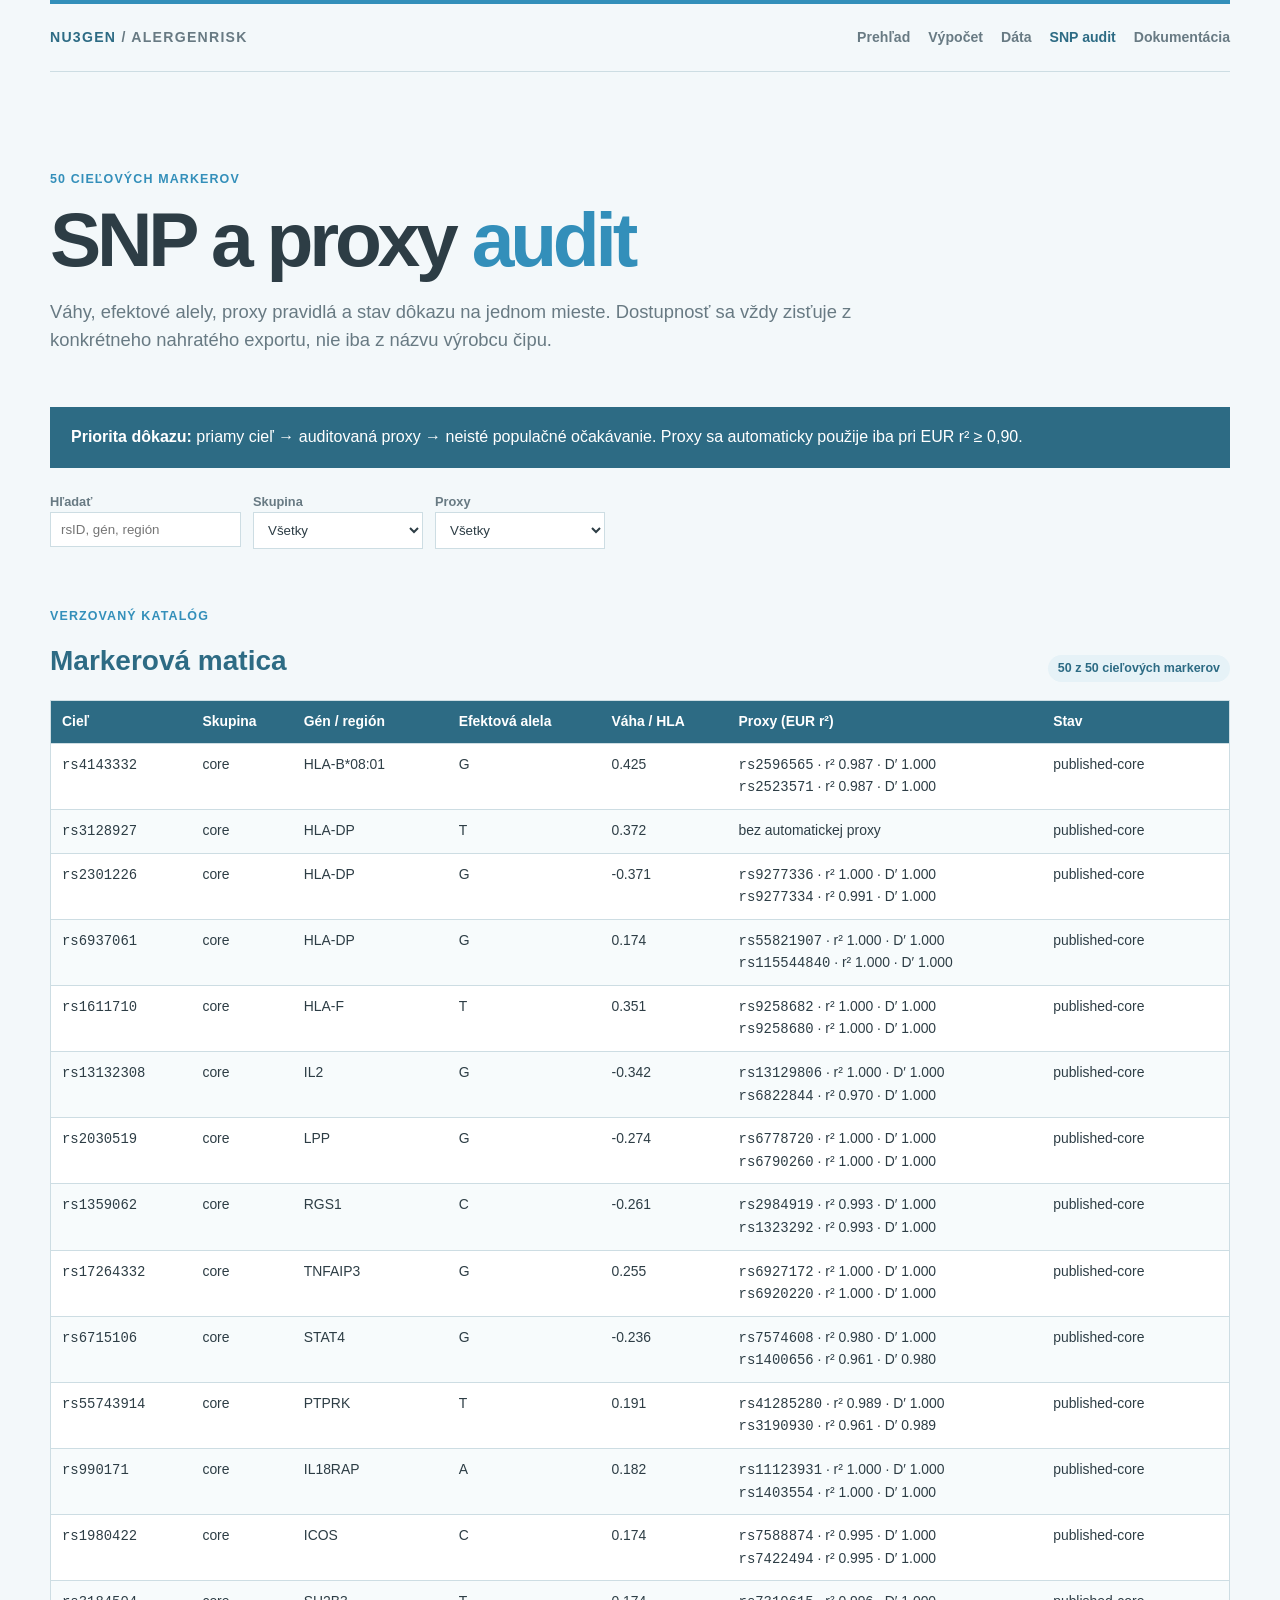
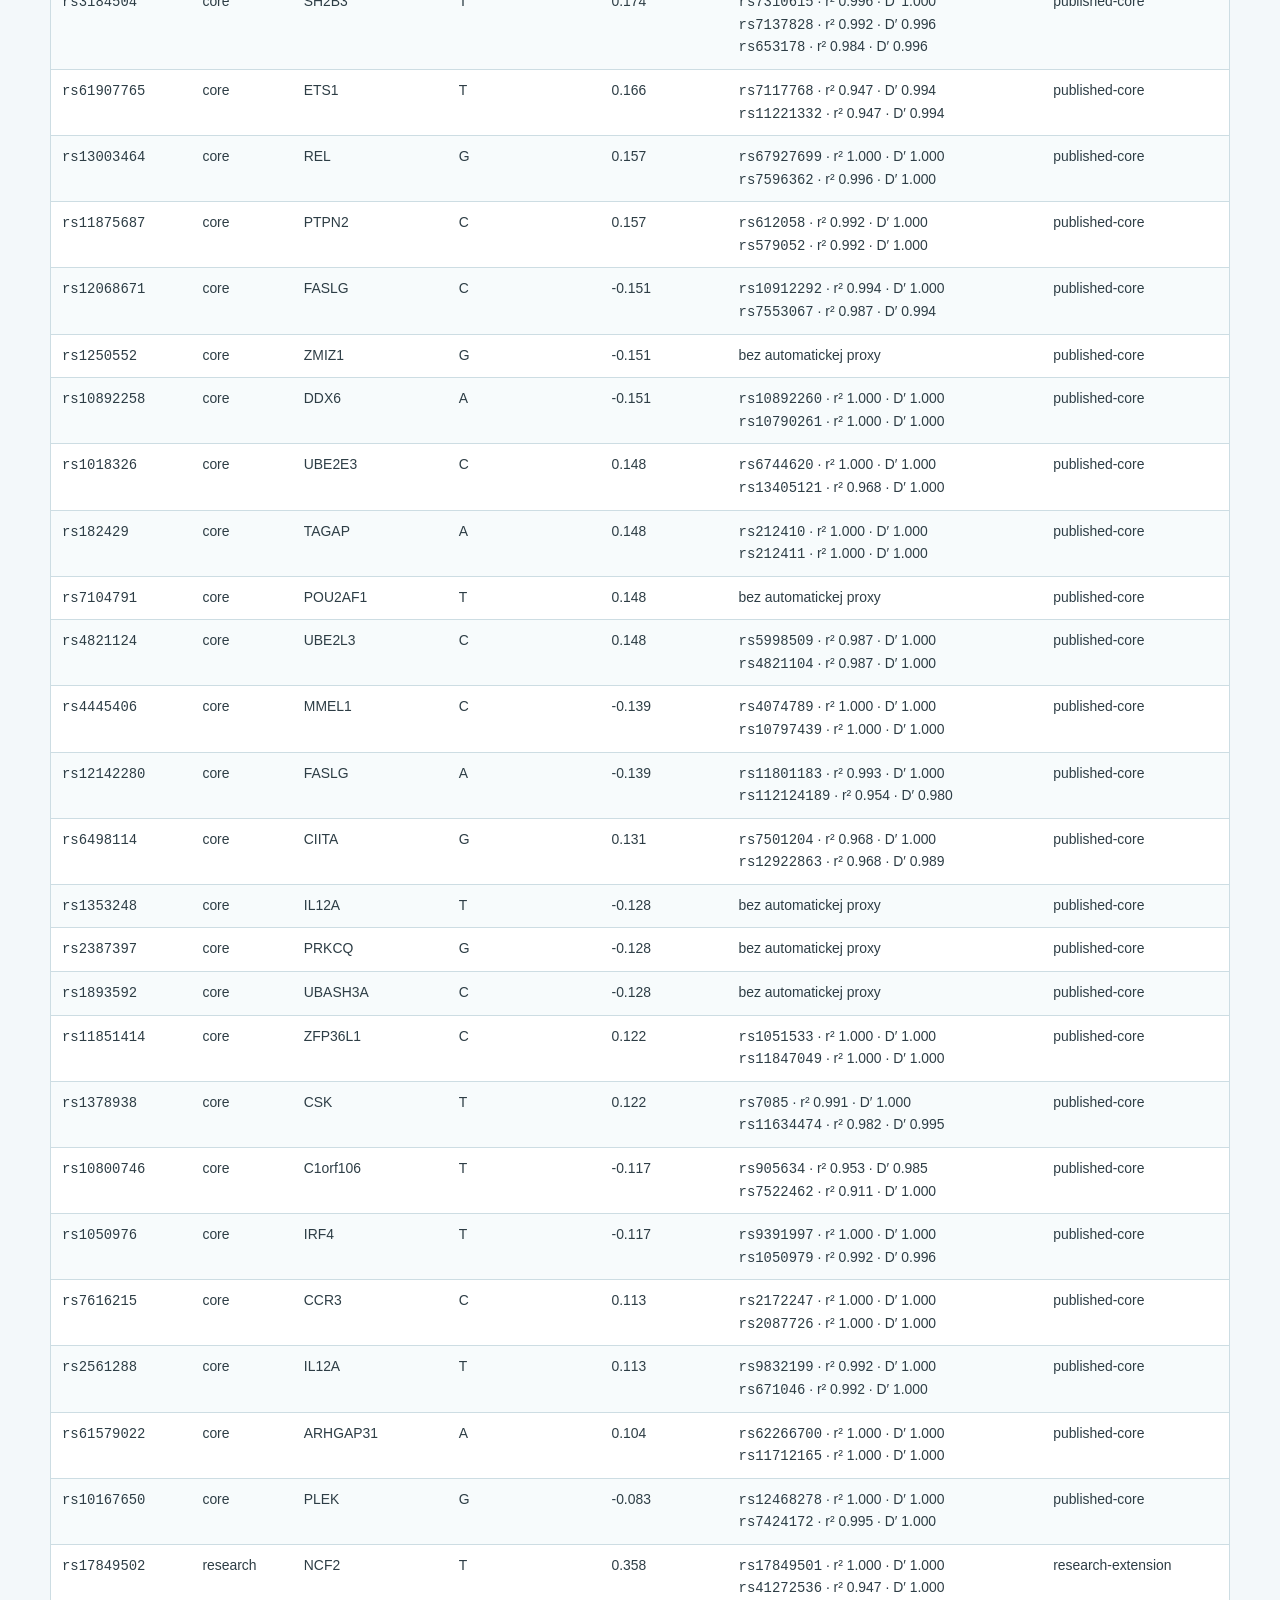
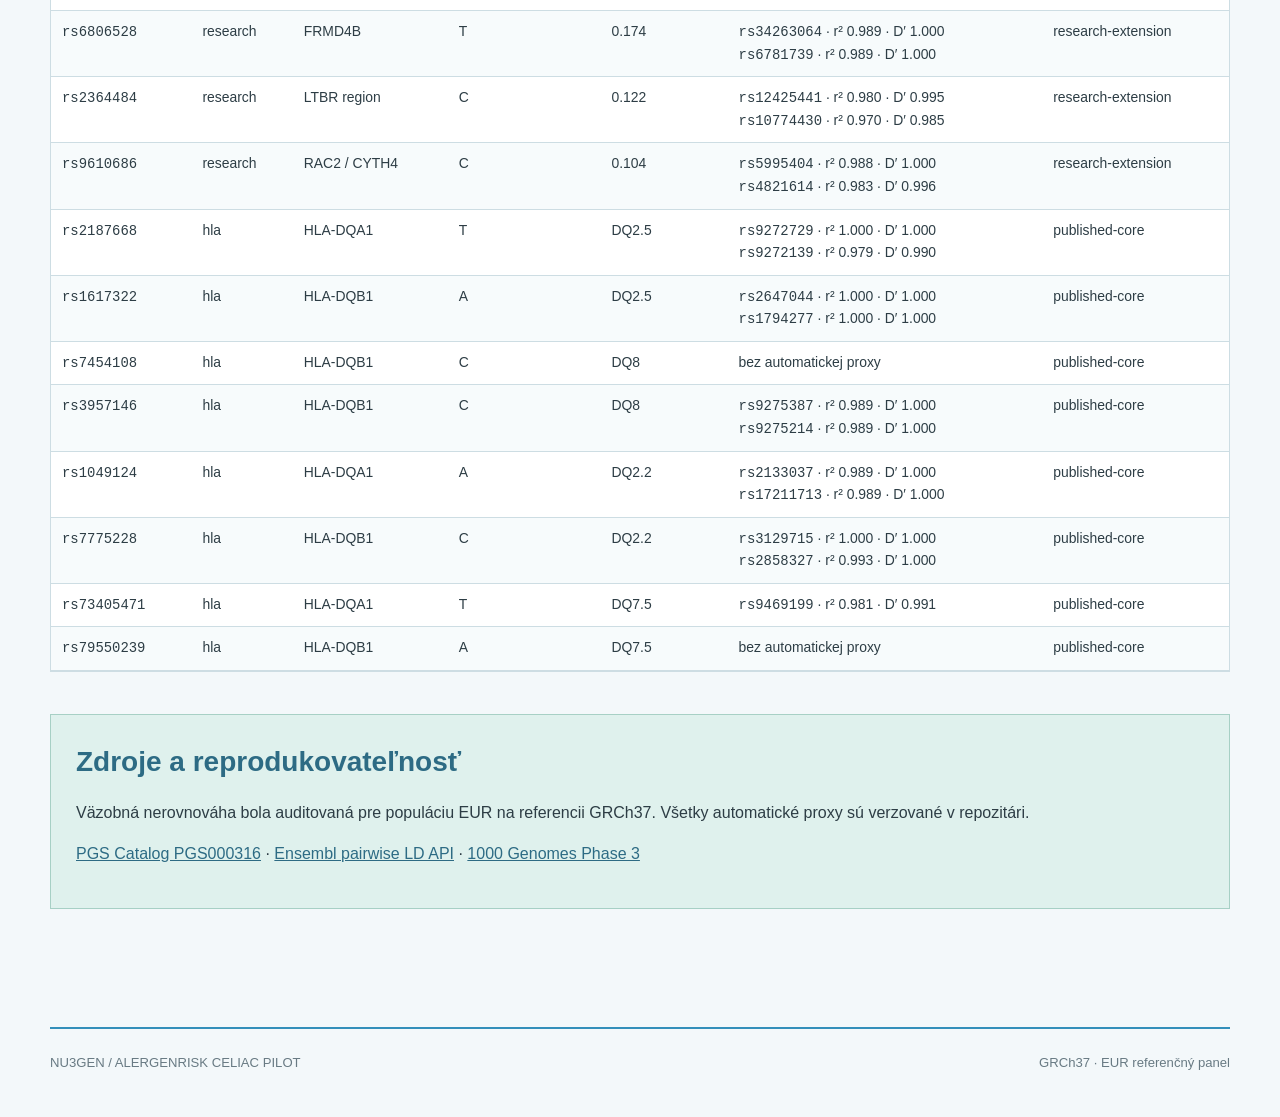
==== site/audit.html @ f4d7619d "Complete celiac pilot research release" ====
<!doctype html>
<html lang="sk"><head><meta charset="utf-8"><meta name="viewport" content="width=device-width,initial-scale=1"><title>SNP audit | Celiac Pilot</title><link rel="stylesheet" href="assets/styles.css"></head>
<body data-page="audit"><header class="topbar"><a class="brand" href="index.html">NU3GEN <span>/ ALERGENRISK</span></a><nav aria-label="Hlavná navigácia"><a href="index.html">Prehľad</a><a href="calculator.html">Výpočet</a><a href="data.html">Dáta</a><a aria-current="page" href="audit.html">SNP audit</a><a href="docs.html">Dokumentácia</a></nav></header>
  <main><section class="page-head"><p class="eyebrow">50 CIEĽOVÝCH MARKEROV</p><h1>SNP a proxy <span>audit</span></h1><p class="lead">Váhy, efektové alely, proxy pravidlá a stav dôkazu na jednom mieste. Dostupnosť sa vždy zisťuje z konkrétneho nahratého exportu, nie iba z názvu výrobcu čipu.</p></section>
    <aside class="notice"><strong>Priorita dôkazu:</strong> priamy cieľ → auditovaná proxy → neisté populačné očakávanie. Proxy sa automaticky použije iba pri EUR r² ≥ 0,90.</aside>
    <section class="filters"><label>Hľadať<input id="audit-search" type="search" placeholder="rsID, gén, región"></label><label>Skupina<select id="audit-group"><option value="">Všetky</option><option value="additive">GRS lokusy</option><option value="hla">HLA tagy</option></select></label><label>Proxy<select id="audit-proxy"><option value="">Všetky</option><option value="yes">Má proxy</option><option value="no">Bez proxy</option></select></label></section>
    <section><div class="section-heading"><div><p class="eyebrow">VERZOVANÝ KATALÓG</p><h2>Markerová matica</h2></div><span id="audit-count" class="pill"></span></div><div class="table-wrap wide"><table><thead><tr><th>Cieľ</th><th>Skupina</th><th>Gén / región</th><th>Efektová alela</th><th>Váha / HLA</th><th>Proxy (EUR r²)</th><th>Stav</th></tr></thead><tbody id="audit-body"></tbody></table></div></section>
    <section class="source-box"><h2>Zdroje a reprodukovateľnosť</h2><p>Väzobná nerovnováha bola auditovaná pre populáciu EUR na referencii GRCh37. Všetky automatické proxy sú verzované v repozitári.</p><p><a href="https://www.pgscatalog.org/score/PGS000316/">PGS Catalog PGS000316</a> · <a href="https://rest.ensembl.org/documentation/info/ld_pairwise_get">Ensembl pairwise LD API</a> · <a href="https://www.internationalgenome.org/data-portal/data-collection/phase3/">1000 Genomes Phase 3</a></p></section>
  </main><footer><span>NU3GEN / ALERGENRISK CELIAC PILOT</span><span>GRCh37 · EUR referenčný panel</span></footer><script type="module" src="assets/app.mjs"></script>
</body></html>
---- site/assets/styles.css ----
:root {
  --bg: #f3f8fa;
  --paper: #ffffff;
  --ink: #2d3d45;
  --muted: #687a83;
  --blue: #338fba;
  --blue-dark: #2d6b84;
  --blue-soft: #e6f2f7;
  --mint: #dff1ed;
  --line: #cddde3;
  --low: #3f819d;
  --typical: #719d88;
  --high: #bd6b55;
  --warning: #fff4d7;
  --shadow: 0 12px 34px rgba(35, 70, 84, 0.08);
}

* { box-sizing: border-box; }
html { scroll-behavior: smooth; }
body { margin: 0; color: var(--ink); background: var(--bg); font: 16px/1.55 Arial, Helvetica, sans-serif; }
a { color: var(--blue-dark); }
code { font-family: Consolas, "Courier New", monospace; }
.shell { width: min(1180px, calc(100% - 36px)); margin: auto; }
.site-header { border-top: 4px solid var(--blue); background: rgba(255,255,255,.88); backdrop-filter: blur(10px); position: sticky; top: 0; z-index: 20; border-bottom: 1px solid var(--line); }
.nav { min-height: 68px; display: flex; gap: 24px; align-items: center; justify-content: space-between; }
.brand { color: var(--blue-dark); font-weight: 900; letter-spacing: .09em; text-decoration: none; font-size: .88rem; }
.nav-links { display: flex; gap: 18px; flex-wrap: wrap; }
.nav-links a { color: var(--muted); text-decoration: none; font-size: .9rem; font-weight: 700; }
.nav-links a[aria-current="page"], .nav-links a:hover { color: var(--blue-dark); }
main { padding: 54px 0 76px; }
.hero { position: relative; padding: 38px 0 28px; overflow: hidden; }
.hero::after { content: ""; width: 270px; height: 270px; border-radius: 50%; background: var(--blue-soft); position: absolute; right: -85px; top: -100px; opacity: .85; z-index: -1; }
.eyebrow { color: var(--blue); font-size: .78rem; font-weight: 900; letter-spacing: .09em; text-transform: uppercase; }
h1 { max-width: 900px; margin: 12px 0 20px; font-size: clamp(2.6rem, 7vw, 5.6rem); line-height: .98; letter-spacing: -.055em; }
h1 span { color: var(--blue); }
h2 { margin: 52px 0 18px; color: var(--blue-dark); font-size: 1.75rem; }
h3 { margin: 0 0 10px; color: var(--blue-dark); }
.lead { max-width: 820px; color: var(--muted); font-size: 1.15rem; }
.notice { padding: 18px 21px; margin: 24px 0; color: #fff; background: var(--blue-dark); }
.notice.warning { color: #594715; background: var(--warning); border: 1px solid #e4ca81; }
.grid { display: grid; grid-template-columns: repeat(3, minmax(0, 1fr)); gap: 16px; margin: 24px 0; }
.grid.two { grid-template-columns: repeat(2, minmax(0, 1fr)); }
.card { padding: 22px; background: var(--paper); border: 1px solid var(--line); box-shadow: var(--shadow); }
.card small { color: var(--blue-dark); font-size: .75rem; font-weight: 900; letter-spacing: .06em; }
.metric { margin-top: 7px; font-size: 2rem; font-weight: 900; letter-spacing: -.03em; }
.card p:last-child { margin-bottom: 0; }
.actions { display: flex; gap: 12px; flex-wrap: wrap; margin: 26px 0; }
.button { display: inline-flex; align-items: center; justify-content: center; min-height: 44px; padding: 10px 16px; color: white; background: var(--blue-dark); border: 1px solid var(--blue-dark); text-decoration: none; font-weight: 800; cursor: pointer; }
.button.secondary { color: var(--blue-dark); background: white; }
.button:disabled { cursor: wait; opacity: .55; }
.dropzone { padding: 32px; text-align: center; background: white; border: 2px dashed #91baca; }
.dropzone input { display: block; max-width: 100%; margin: 16px auto; }
.privacy { color: var(--muted); font-size: .87rem; }
.result { display: none; }
.result.visible { display: block; }
.result-band { border-left: 9px solid var(--typical); }
.result-band.low { border-left-color: var(--low); }
.result-band.high { border-left-color: var(--high); }
.result-band.insufficient { border-left-color: #9b7c35; }
.probability { margin: 12px 0; display: grid; grid-template-columns: 90px 1fr 62px; gap: 10px; align-items: center; }
.bar { height: 12px; background: var(--blue-soft); }
.bar span { display: block; height: 100%; background: var(--blue); }
.table-wrap { overflow: auto; border: 1px solid var(--line); background: white; }
table { width: 100%; border-collapse: collapse; font-size: .87rem; }
th { position: sticky; top: 0; color: white; background: var(--blue-dark); text-align: left; white-space: nowrap; }
th, td { padding: 10px 11px; border-bottom: 1px solid var(--line); vertical-align: top; }
tr:nth-child(even) td { background: #f7fbfc; }
.badge { display: inline-block; padding: 3px 8px; border-radius: 999px; background: var(--blue-soft); color: var(--blue-dark); font-size: .73rem; font-weight: 900; }
.badge.direct { background: var(--mint); color: #376957; }
.badge.proxy { background: #edf0fb; color: #4f5f96; }
.badge.population { background: #f4ede6; color: #81664d; }
.filters { display: flex; gap: 12px; flex-wrap: wrap; margin: 18px 0; }
.filters label { color: var(--muted); font-size: .8rem; font-weight: 800; }
.filters input, .filters select { display: block; min-width: 170px; padding: 9px 10px; border: 1px solid var(--line); background: white; color: var(--ink); }
.flow { padding: 22px; overflow: auto; background: var(--mint); border: 1px solid #a7d0c5; font-family: Consolas, monospace; white-space: pre; }
.document-list a { display: block; padding: 14px 0; border-bottom: 1px solid var(--line); font-weight: 800; text-decoration: none; }
.footer { padding: 24px 0 44px; color: var(--muted); border-top: 2px solid var(--blue); font-size: .82rem; }
.sr-only { position: absolute; width: 1px; height: 1px; padding: 0; overflow: hidden; clip: rect(0,0,0,0); white-space: nowrap; border: 0; }

@media (max-width: 820px) {
  .nav { align-items: flex-start; flex-direction: column; padding: 16px 0; gap: 10px; }
  .grid, .grid.two { grid-template-columns: 1fr; }
  main { padding-top: 30px; }
  table { font-size: .78rem; }
  .probability { grid-template-columns: 72px 1fr 52px; }
}

/* Public release layout */
.topbar { width: min(1180px, calc(100% - 36px)); min-height: 72px; margin: 0 auto; display: flex; align-items: center; justify-content: space-between; gap: 24px; border-top: 4px solid var(--blue); border-bottom: 1px solid var(--line); }
.topbar .brand span { color: var(--muted); font-weight: 700; }
.topbar nav { display: flex; flex-wrap: wrap; gap: 18px; }
.topbar nav a { color: var(--muted); text-decoration: none; font-size: .88rem; font-weight: 800; }
.topbar nav a:hover, .topbar nav a[aria-current="page"] { color: var(--blue-dark); }
body > main { width: min(1180px, calc(100% - 36px)); margin: 0 auto; }
body > footer { width: min(1180px, calc(100% - 36px)); margin: 0 auto; padding: 24px 0 44px; display: flex; justify-content: space-between; gap: 20px; color: var(--muted); border-top: 2px solid var(--blue); font-size: .82rem; }
.page-head { padding: 32px 0 10px; }
.page-head h1 { font-size: clamp(2.6rem, 6vw, 5rem); }
.stat-grid, .method-grid, .download-grid, .doc-grid { display: grid; gap: 16px; margin: 28px 0 50px; grid-template-columns: repeat(3, minmax(0, 1fr)); }
.stat, .method-grid article, .download-card { padding: 22px; background: var(--paper); border: 1px solid var(--line); box-shadow: var(--shadow); }
.stat small, .method-grid small, .download-card small, .doc-card small { display: block; color: var(--blue-dark); font-size: .74rem; font-weight: 900; letter-spacing: .07em; }
.stat strong { display: block; margin: 5px 0 2px; font-size: 2.15rem; letter-spacing: -.04em; }
.stat span, .download-card span, .doc-card span { color: var(--muted); font-size: .86rem; }
.section-grid { display: grid; grid-template-columns: .8fr 1.2fr; gap: 50px; align-items: start; margin: 56px 0; }
.section-grid h2, .section-heading h2, .flow-section h2 { margin-top: 8px; }
.steps { margin: 0; padding: 0; list-style: none; }
.steps li { display: grid; grid-template-columns: 48px 1fr; gap: 14px; padding: 15px 0; border-bottom: 1px solid var(--line); }
.steps b { color: var(--blue); }
.steps strong { display: block; color: var(--blue-dark); }
.section-heading { margin-top: 46px; display: flex; align-items: end; justify-content: space-between; gap: 20px; }
.section-heading a { margin-bottom: 18px; font-weight: 800; text-decoration: none; }
.highlight td { background: var(--mint) !important; }
.caption { color: var(--muted); font-size: .84rem; }
.flow-section { margin: 58px 0; }
.flow-section .flow { display: flex; align-items: center; justify-content: space-between; gap: 12px; white-space: normal; }
.flow-section .flow span { padding: 9px 12px; background: rgba(255,255,255,.7); font-weight: 800; }
.flow-section .flow i { color: var(--blue); font-style: normal; font-size: 1.3rem; }
.upload-card { display: flex; align-items: center; justify-content: space-between; gap: 20px; padding: 28px; margin: 28px 0; background: white; border: 2px dashed #91baca; }
.file-label { display: inline-block; color: var(--blue-dark); font-weight: 900; }
.upload-card input { display: block; margin-top: 12px; }
.button.primary { background: var(--blue); border-color: var(--blue); }
.button.small { min-height: 36px; padding: 7px 11px; font-size: .8rem; }
.result-panel { margin: 30px 0; }
.result-panel[hidden], section[hidden] { display: none; }
.method-grid article p { margin-bottom: 0; }
.download-card { display: flex; min-height: 150px; flex-direction: column; text-decoration: none; transition: transform .15s ease; }
.download-card:hover { transform: translateY(-3px); }
.download-card strong { display: block; margin: auto 0 5px; color: var(--ink); font-size: 1.8rem; }
.wide table { min-width: 980px; }
.pill { display: inline-block; margin-bottom: 18px; padding: 4px 10px; color: var(--blue-dark); background: var(--blue-soft); border-radius: 999px; font-size: .78rem; font-weight: 900; }
.source-box { margin: 42px 0; padding: 25px; background: var(--mint); border: 1px solid #a7d0c5; }
.source-box h2 { margin-top: 0; }
.doc-grid { grid-template-columns: repeat(2, minmax(0, 1fr)); }
.doc-card { display: grid; grid-template-columns: 60px 1fr; gap: 18px; padding: 24px; color: var(--ink); background: white; border: 1px solid var(--line); box-shadow: var(--shadow); text-decoration: none; }
.doc-card > b { color: var(--blue-soft); font-size: 2.2rem; }
.doc-card strong { display: block; margin: 7px 0 18px; font-size: 1.05rem; }
.doc-card span { color: var(--blue-dark); font-weight: 900; }
.link-list { margin-bottom: 48px; background: white; border: 1px solid var(--line); }
.link-list a { display: flex; justify-content: space-between; gap: 20px; padding: 15px 18px; border-bottom: 1px solid var(--line); text-decoration: none; font-weight: 800; }
.link-list a:last-child { border-bottom: 0; }
.link-list code { color: var(--muted); font-weight: 400; }

@media (max-width: 820px) {
  .topbar { padding: 15px 0; align-items: flex-start; flex-direction: column; }
  .topbar nav { gap: 12px; }
  .stat-grid, .method-grid, .download-grid, .doc-grid, .section-grid { grid-template-columns: 1fr; }
  .upload-card, body > footer, .section-heading { align-items: flex-start; flex-direction: column; }
  .flow-section .flow { align-items: stretch; flex-direction: column; }
  .flow-section .flow i { transform: rotate(90deg); align-self: center; }
  .hero::after { width: 190px; height: 190px; }
}
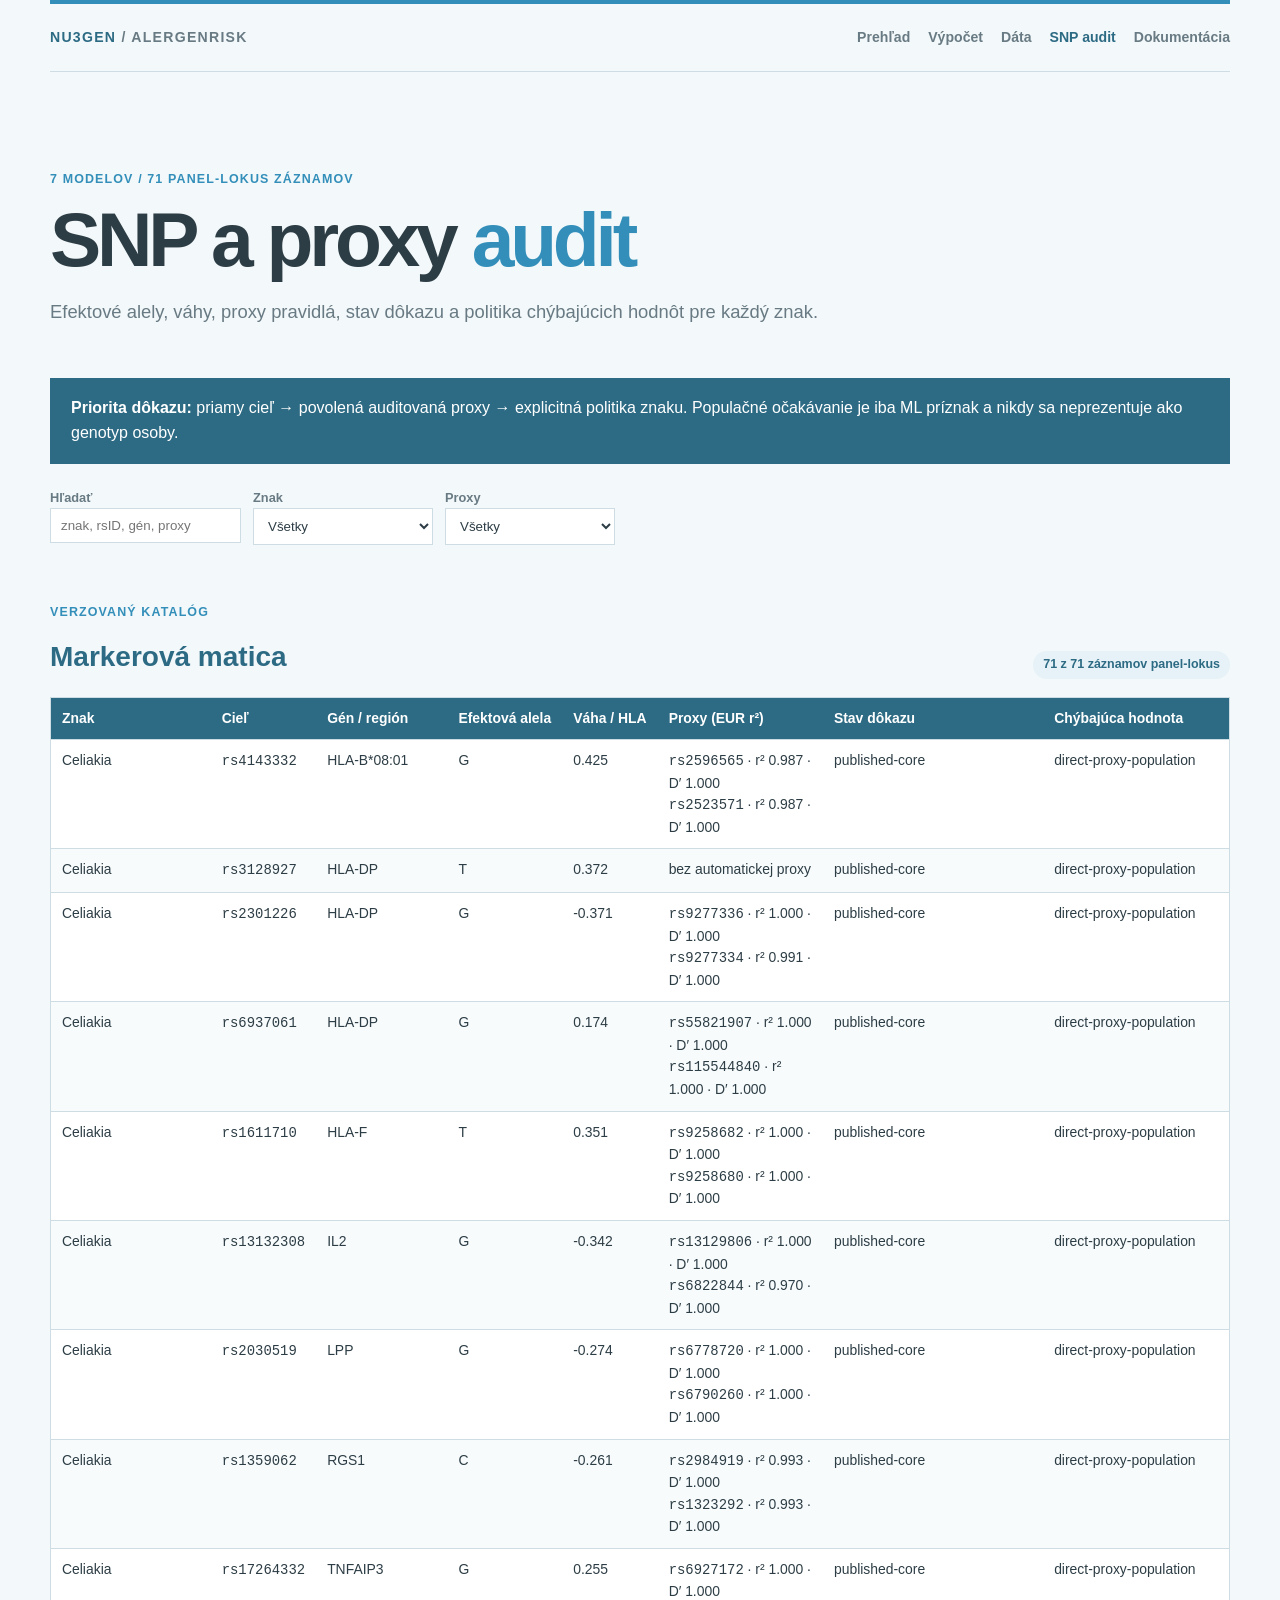
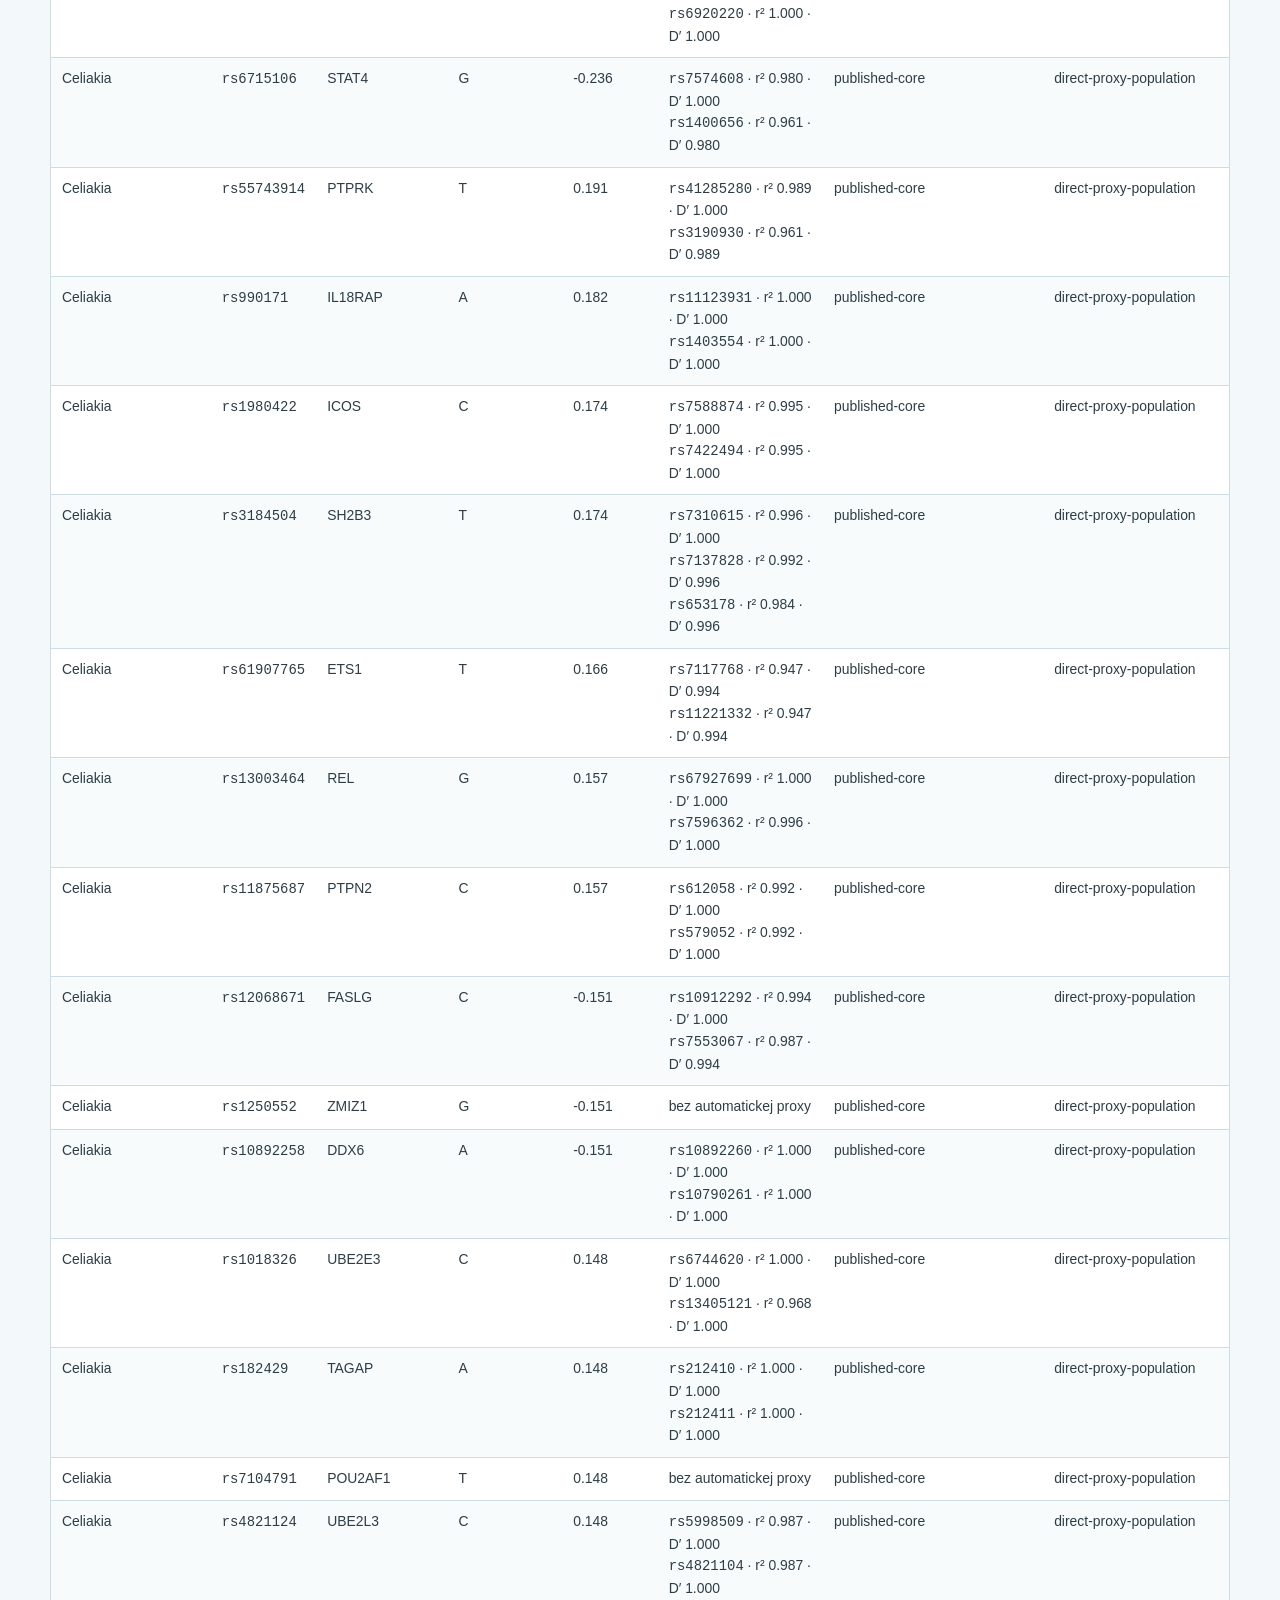
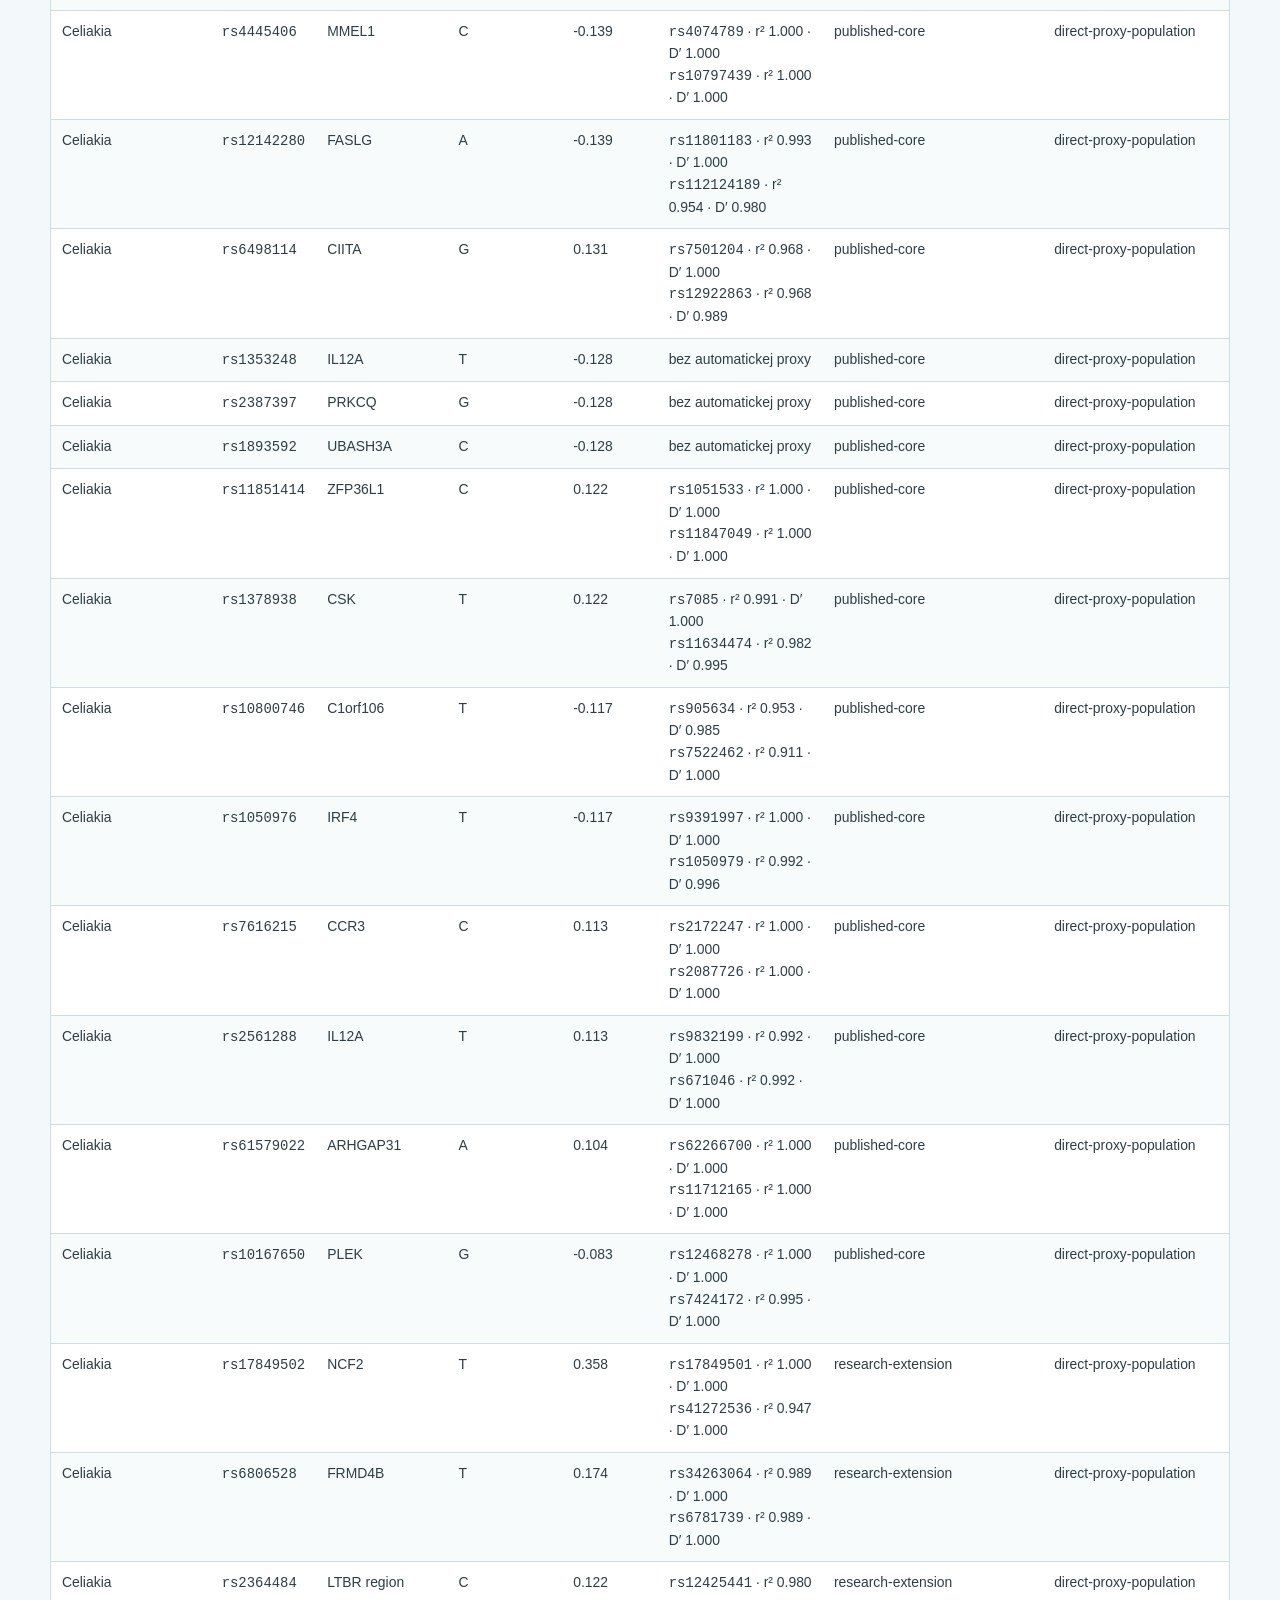
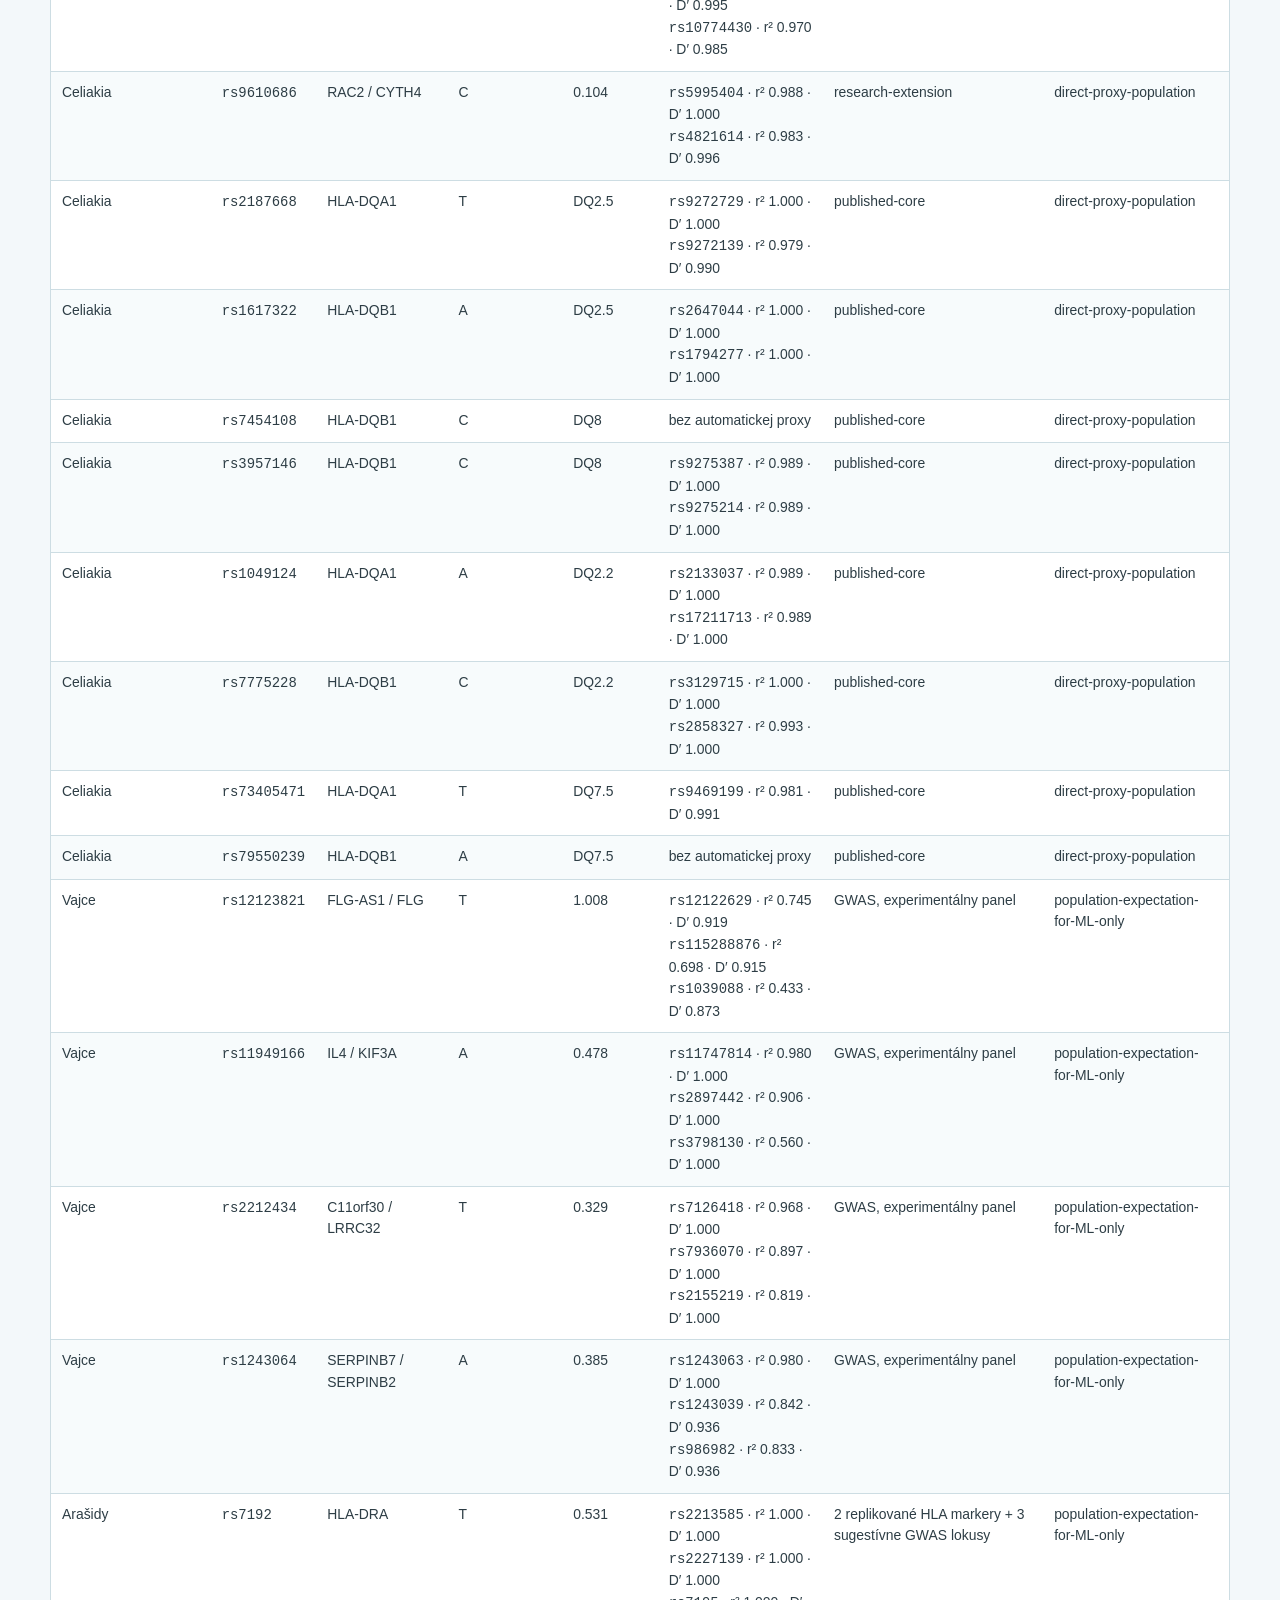
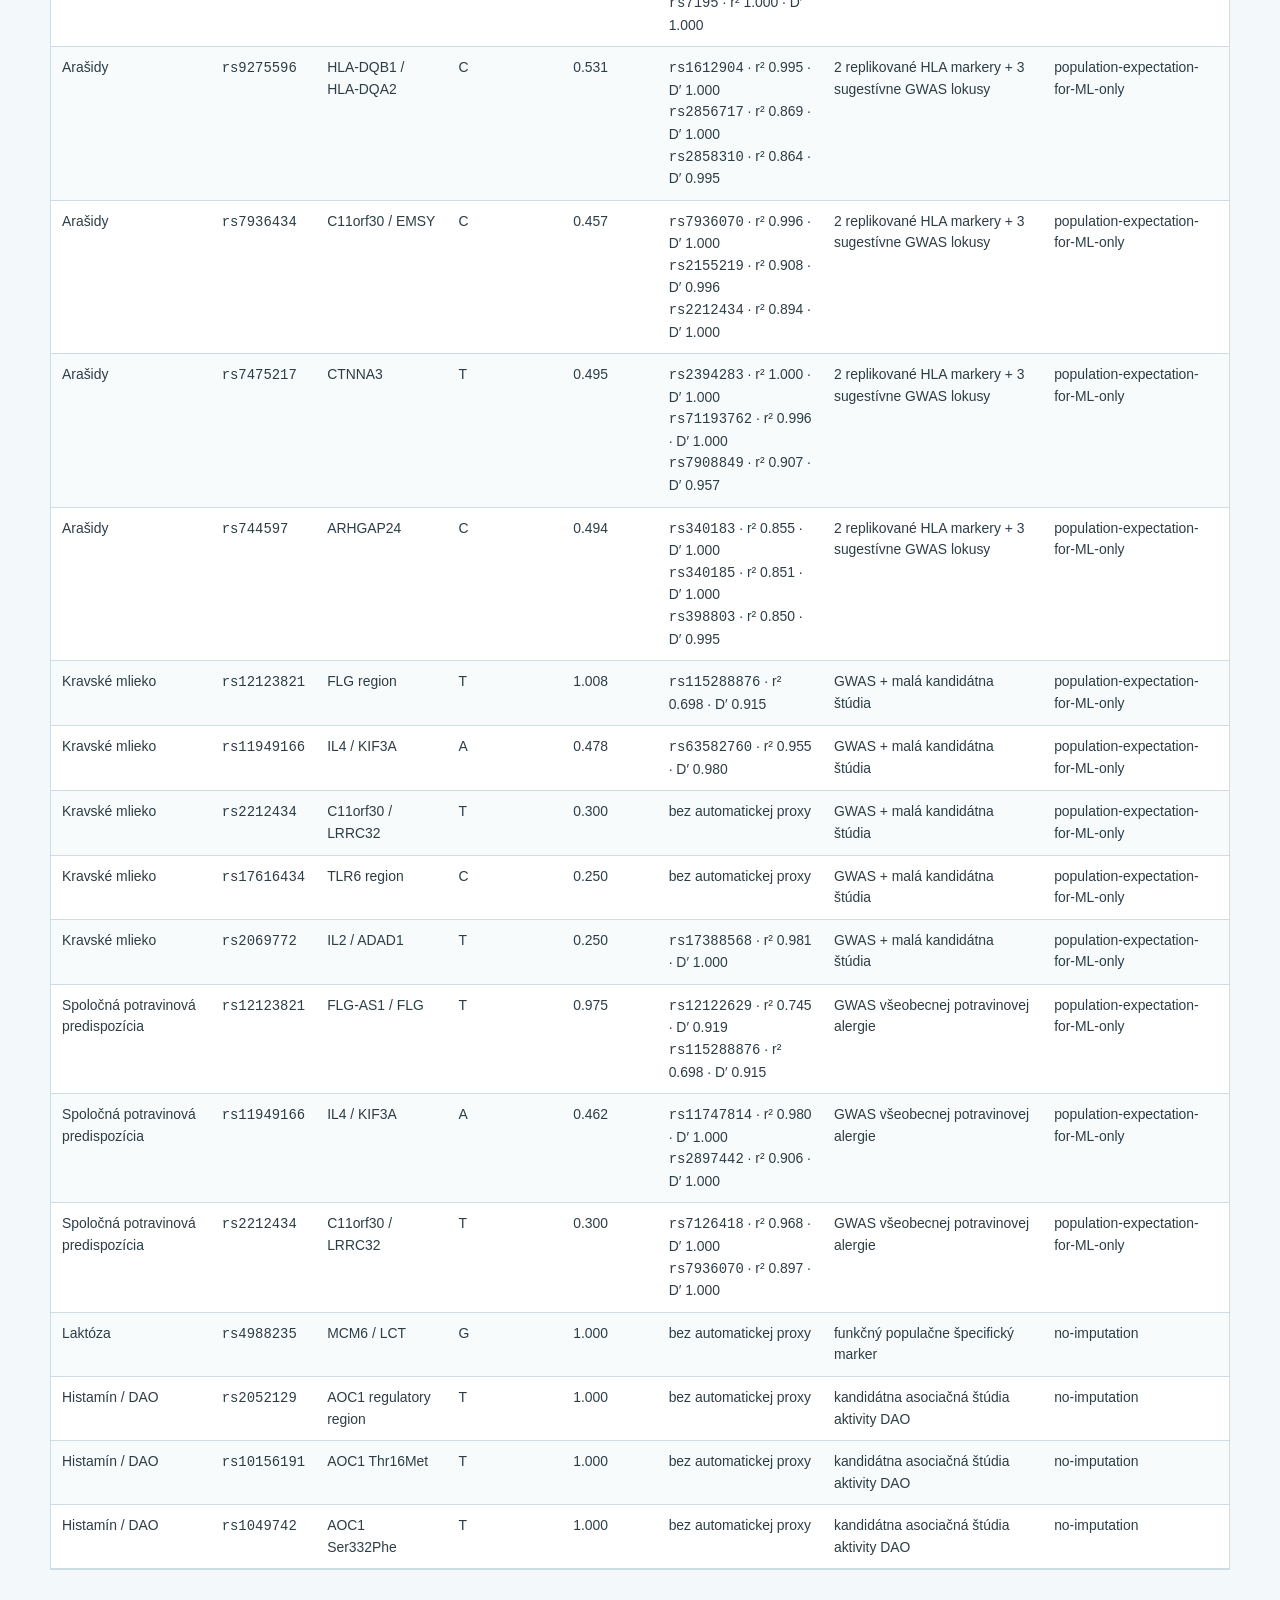
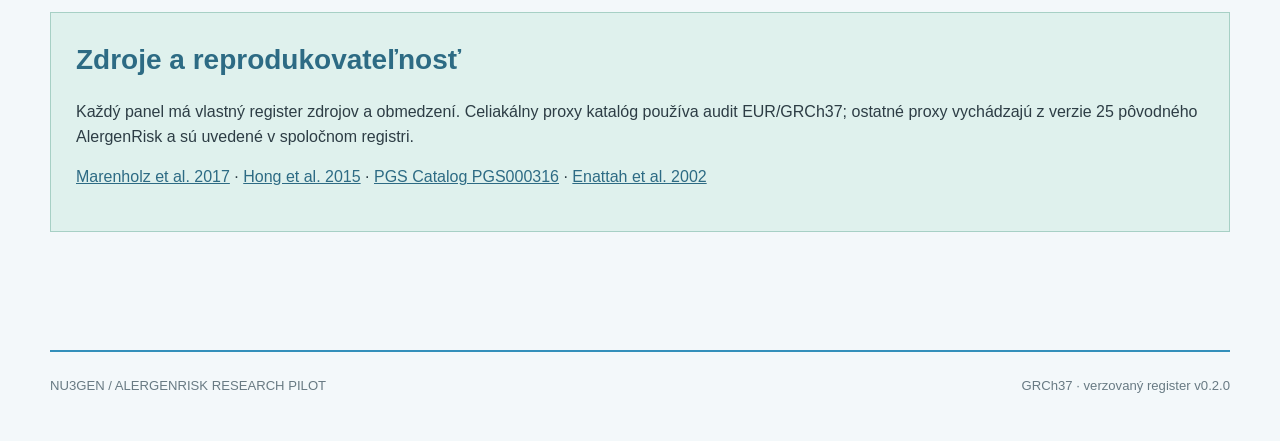
==== commit eb161404: "Expand research pilot to all AlergenRisk traits" ====
--- a/site/audit.html
+++ b/site/audit.html
@@ -1,10 +1,10 @@
 <!doctype html>
-<html lang="sk"><head><meta charset="utf-8"><meta name="viewport" content="width=device-width,initial-scale=1"><title>SNP audit | Celiac Pilot</title><link rel="stylesheet" href="assets/styles.css"></head>
+<html lang="sk"><head><meta charset="utf-8"><meta name="viewport" content="width=device-width,initial-scale=1"><title>SNP audit | AlergenRisk Research Pilot</title><link rel="icon" href="data:,"><link rel="stylesheet" href="assets/styles.css"></head>
 <body data-page="audit"><header class="topbar"><a class="brand" href="index.html">NU3GEN <span>/ ALERGENRISK</span></a><nav aria-label="Hlavná navigácia"><a href="index.html">Prehľad</a><a href="calculator.html">Výpočet</a><a href="data.html">Dáta</a><a aria-current="page" href="audit.html">SNP audit</a><a href="docs.html">Dokumentácia</a></nav></header>
-  <main><section class="page-head"><p class="eyebrow">50 CIEĽOVÝCH MARKEROV</p><h1>SNP a proxy <span>audit</span></h1><p class="lead">Váhy, efektové alely, proxy pravidlá a stav dôkazu na jednom mieste. Dostupnosť sa vždy zisťuje z konkrétneho nahratého exportu, nie iba z názvu výrobcu čipu.</p></section>
-    <aside class="notice"><strong>Priorita dôkazu:</strong> priamy cieľ → auditovaná proxy → neisté populačné očakávanie. Proxy sa automaticky použije iba pri EUR r² ≥ 0,90.</aside>
-    <section class="filters"><label>Hľadať<input id="audit-search" type="search" placeholder="rsID, gén, región"></label><label>Skupina<select id="audit-group"><option value="">Všetky</option><option value="additive">GRS lokusy</option><option value="hla">HLA tagy</option></select></label><label>Proxy<select id="audit-proxy"><option value="">Všetky</option><option value="yes">Má proxy</option><option value="no">Bez proxy</option></select></label></section>
-    <section><div class="section-heading"><div><p class="eyebrow">VERZOVANÝ KATALÓG</p><h2>Markerová matica</h2></div><span id="audit-count" class="pill"></span></div><div class="table-wrap wide"><table><thead><tr><th>Cieľ</th><th>Skupina</th><th>Gén / región</th><th>Efektová alela</th><th>Váha / HLA</th><th>Proxy (EUR r²)</th><th>Stav</th></tr></thead><tbody id="audit-body"></tbody></table></div></section>
-    <section class="source-box"><h2>Zdroje a reprodukovateľnosť</h2><p>Väzobná nerovnováha bola auditovaná pre populáciu EUR na referencii GRCh37. Všetky automatické proxy sú verzované v repozitári.</p><p><a href="https://www.pgscatalog.org/score/PGS000316/">PGS Catalog PGS000316</a> · <a href="https://rest.ensembl.org/documentation/info/ld_pairwise_get">Ensembl pairwise LD API</a> · <a href="https://www.internationalgenome.org/data-portal/data-collection/phase3/">1000 Genomes Phase 3</a></p></section>
-  </main><footer><span>NU3GEN / ALERGENRISK CELIAC PILOT</span><span>GRCh37 · EUR referenčný panel</span></footer><script type="module" src="assets/app.mjs"></script>
+  <main><section class="page-head"><p class="eyebrow">7 MODELOV / 71 PANEL-LOKUS ZÁZNAMOV</p><h1>SNP a proxy <span>audit</span></h1><p class="lead">Efektové alely, váhy, proxy pravidlá, stav dôkazu a politika chýbajúcich hodnôt pre každý znak.</p></section>
+    <aside class="notice"><strong>Priorita dôkazu:</strong> priamy cieľ → povolená auditovaná proxy → explicitná politika znaku. Populačné očakávanie je iba ML príznak a nikdy sa neprezentuje ako genotyp osoby.</aside>
+    <section class="filters"><label>Hľadať<input id="audit-search" type="search" placeholder="znak, rsID, gén, proxy"></label><label>Znak<select id="audit-trait"><option value="">Všetky</option><option value="egg">Vajce</option><option value="peanut">Arašidy</option><option value="milk">Kravské mlieko</option><option value="shared">Spoločná predispozícia</option><option value="lactose">Laktóza</option><option value="celiac">Celiakia</option><option value="histamine">Histamín / DAO</option></select></label><label>Proxy<select id="audit-proxy"><option value="">Všetky</option><option value="yes">Má proxy</option><option value="no">Bez proxy</option></select></label></section>
+    <section><div class="section-heading"><div><p class="eyebrow">VERZOVANÝ KATALÓG</p><h2>Markerová matica</h2></div><span id="audit-count" class="pill"></span></div><div class="table-wrap wide"><table><thead><tr><th>Znak</th><th>Cieľ</th><th>Gén / región</th><th>Efektová alela</th><th>Váha / HLA</th><th>Proxy (EUR r²)</th><th>Stav dôkazu</th><th>Chýbajúca hodnota</th></tr></thead><tbody id="audit-body"></tbody></table></div></section>
+    <section class="source-box"><h2>Zdroje a reprodukovateľnosť</h2><p>Každý panel má vlastný register zdrojov a obmedzení. Celiakálny proxy katalóg používa audit EUR/GRCh37; ostatné proxy vychádzajú z verzie 25 pôvodného AlergenRisk a sú uvedené v spoločnom registri.</p><p><a href="https://www.nature.com/articles/s41467-017-01220-0">Marenholz et al. 2017</a> · <a href="https://www.nature.com/articles/ncomms7304">Hong et al. 2015</a> · <a href="https://www.pgscatalog.org/score/PGS000316/">PGS Catalog PGS000316</a> · <a href="https://pubmed.ncbi.nlm.nih.gov/11788828/">Enattah et al. 2002</a></p></section>
+  </main><footer><span>NU3GEN / ALERGENRISK RESEARCH PILOT</span><span>GRCh37 · verzovaný register v0.2.0</span></footer><script type="module" src="assets/app.mjs"></script>
 </body></html>
--- a/site/assets/styles.css
+++ b/site/assets/styles.css
@@ -138,11 +138,37 @@
 .link-list a { display: flex; justify-content: space-between; gap: 20px; padding: 15px 18px; border-bottom: 1px solid var(--line); text-decoration: none; font-weight: 800; }
 .link-list a:last-child { border-bottom: 0; }
 .link-list code { color: var(--muted); font-weight: 400; }
+.trait-result-grid { display: grid; grid-template-columns: repeat(2, minmax(0, 1fr)); gap: 18px; margin: 22px 0 52px; }
+.trait-result { padding: 24px; background: white; border: 1px solid var(--line); border-top: 6px solid var(--typical); box-shadow: var(--shadow); }
+.trait-result.low { border-top-color: var(--low); }
+.trait-result.high { border-top-color: var(--high); }
+.trait-result.insufficient { border-top-color: #9b7c35; }
+.trait-result-head { display: flex; align-items: flex-start; justify-content: space-between; gap: 18px; }
+.trait-result-head small { display: block; max-width: 350px; color: var(--muted); font-size: .72rem; font-weight: 800; text-transform: uppercase; }
+.trait-result-head h3 { margin-top: 7px; font-size: 1.45rem; }
+.score-ring { width: 82px; height: 82px; flex: 0 0 82px; display: grid; place-content: center; text-align: center; border: 8px solid var(--typical); border-radius: 50%; background: #f8fbfc; }
+.score-ring.low { border-color: var(--low); }
+.score-ring.high { border-color: var(--high); }
+.score-ring.insufficient { border-color: #9b7c35; }
+.score-ring strong { font-size: 1.5rem; line-height: 1; }
+.score-ring span { margin-top: 3px; color: var(--muted); font-size: .68rem; }
+.trait-label { color: var(--blue-dark); font-size: 1.12rem; font-weight: 900; }
+.mini-stats { display: flex; flex-wrap: wrap; gap: 8px 18px; margin: 14px 0; color: var(--muted); font-size: .8rem; }
+.mini-stats b { color: var(--ink); }
+.trait-result details { margin-top: 18px; }
+.trait-result summary { color: var(--blue-dark); cursor: pointer; font-weight: 900; }
+.trait-result details .table-wrap { margin-top: 10px; max-height: 320px; }
+.trait-result details table { min-width: 680px; font-size: .75rem; }
+.trait-card-grid { display: grid; grid-template-columns: repeat(3, minmax(0, 1fr)); gap: 16px; margin: 28px 0 54px; }
+.trait-card { padding: 22px; color: var(--ink); background: white; border: 1px solid var(--line); border-top: 5px solid var(--blue); box-shadow: var(--shadow); text-decoration: none; }
+.trait-card small { color: var(--muted); font-size: .7rem; font-weight: 900; text-transform: uppercase; }
+.trait-card h3 { margin-top: 10px; }
+.trait-card p { color: var(--muted); font-size: .86rem; }
 
 @media (max-width: 820px) {
   .topbar { padding: 15px 0; align-items: flex-start; flex-direction: column; }
   .topbar nav { gap: 12px; }
-  .stat-grid, .method-grid, .download-grid, .doc-grid, .section-grid { grid-template-columns: 1fr; }
+  .stat-grid, .method-grid, .download-grid, .doc-grid, .section-grid, .trait-result-grid, .trait-card-grid { grid-template-columns: 1fr; }
   .upload-card, body > footer, .section-heading { align-items: flex-start; flex-direction: column; }
   .flow-section .flow { align-items: stretch; flex-direction: column; }
   .flow-section .flow i { transform: rotate(90deg); align-self: center; }
